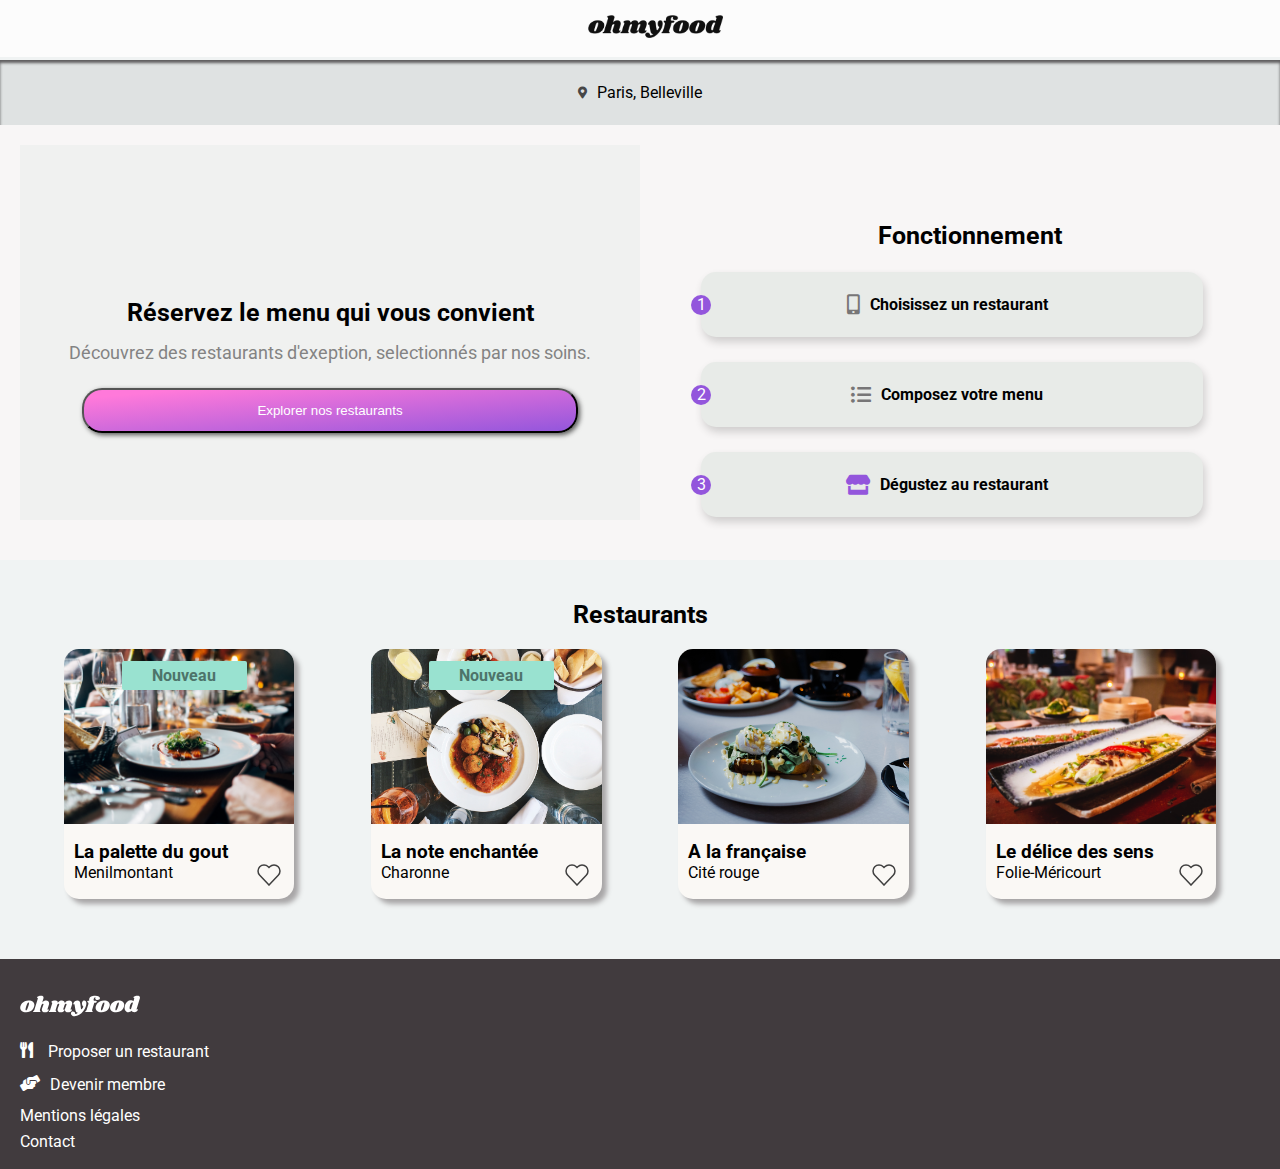
==== index.html @ 5416ea02 "add sass files + add sections to html + animation and shadow on reservation button" ====
<!DOCTYPE html>
<html lang="en">
<head>
    <meta charset="UTF-8">
    <meta http-equiv="X-UA-Compatible" content="IE=edge">
    <meta name="viewport" content="width=device-width, initial-scale=1.0">
    <link rel="stylesheet" href="https://use.fontawesome.com/releases/v5.15.3/css/all.css">
    
    <link href="https://fonts.googleapis.com/css2?family=Roboto:wght@300&display=swap" rel="stylesheet">

    <link href="https://fonts.googleapis.com/css2?family=Roboto:wght@300&family=Shrikhand&display=swap" rel="stylesheet">

    <link rel="stylesheet" href="css/accueil.css">

    <title>Accueil restaurants</title>
</head>

<body>

    
    <div class="loader">
        <i class="fas fa-utensils"></i>     
    </div>

    <div class="container">
        <header>
            <div class="logo">
                <img src="img/ohmyfood.png" alt="logo du retaurant oh my food">
            </div>
        </header>


        <section class="localisation" >
            <i class="fas fa-map-marker-alt"></i> 
            <p>Paris, Belleville</p>          
        </section>



        <div class="responsive">

            <section class="reservation" >
                <h1>Réservez le menu qui vous convient</h1>
                <p>Découvrez des restaurants d'exeption, selectionnés par nos soins.
                </p>
                <button type="btn" class="button"> 
                    <a href="menu1.html">Explorer nos restaurants</a>
                </button>
            </section>


                    <div class="fonctionnement" >
                        <h1>Fonctionnement</h1>
                            <div class="selection">
                                <div class="number">
                                    <p>1</p>
                                </div>
                                
                                <div class="fonctionnement-button">
                                    <div class="fonctionnement-icon">
                                        <i class="fas fa-mobile-alt"></i>
                                    </div> 
                                        <p>Choisissez un restaurant</p>                             
                                </div>
                                
                            </div>

                            <div class="selection">
                                <div class="number">
                                    <p>2</p>
                                </div>
                                <div class="fonctionnement-button">
                                    <div class="fonctionnement-icon">
                                        <i class="fas fa-list-ul"></i>
                                    </div> 
                                        <p>Composez votre menu</p>                             
                                </div>

                            </div>
                            <div class="selection">
                                <div class="number">
                                    <p>3</p>
                                </div>
                                <div class="fonctionnement-button">
                                    <div class="fonctionnement-icon">
                                        <i class="fas fa-store violet"></i>
                                    </div> 
                                        <p>Dégustez au restaurant</p>                             
                                </div>
                            </div>
                    </div>




        </div>
        

        <div class="all-restaurants" >
            <h1>Restaurants</h1>

            <div class="all-restaurantsB">

                    <div class="restaurant-card one" >
                        <a href="menu1.html">
                            <img src="img/jay-wennington-N_Y88TWmGwA-unsplash.jpg" alt="photo resto1">
                            
                            <div class="nouveau">Nouveau
                            </div>
                            <div class="restaurant-infos" >
                                <div>
                                    <h3>La palette du gout</h3>
                                    <p>Menilmontant
                                    </p>  
                                </div>
                                <div class="icon heart1" >

                            
                                    <svg xmlns="http://www.w3.org/2000/svg" height="24" width="24" version="1.1"  >
                                        <g transform="translate(0 -1028.4)">
                                        <path d="m7 1031.4c-1.5355 0-3.0784 0.5-4.25 1.7-2.3431 2.4-2.2788 6.1 0 8.5l9.25 9.8 9.25-9.8c2.279-2.4 2.343-6.1 0-8.5-2.343-2.3-6.157-2.3-8.5 0l-0.75 0.8-0.75-0.8c-1.172-1.2-2.7145-1.7-4.25-1.7z" fill="#e74c3c"/>
                                        </g>
                                    </svg>
                            </div>
                            </div>
                        </a>
                    </div>

                    <div class="restaurant-card two" >
                        <a href="menu2.html">
                            <!--<img src="img/stil-u2Lp8tXIcjw-unsplash.jpg" alt="">
                            -->
                            <div class="pic">
                                
                            </div>
                                <div class="nouveau"> Nouveau
                                </div>
                            <div class="restaurant-infos" >
                                <div>
                                    <h3>La note enchantée</h3>
                                    <p>Charonne</p>
                                </div>
                                <div class="icon heart2" >

                            
                                    <svg  xmlns="http://www.w3.org/2000/svg" height="24" width="24" version="1.1" >
                                        <g transform="translate(0 -1028.4)">
                                        <path d="m7 1031.4c-1.5355 0-3.0784 0.5-4.25 1.7-2.3431 2.4-2.2788 6.1 0 8.5l9.25 9.8 9.25-9.8c2.279-2.4 2.343-6.1 0-8.5-2.343-2.3-6.157-2.3-8.5 0l-0.75 0.8-0.75-0.8c-1.172-1.2-2.7145-1.7-4.25-1.7z" fill="#e74c3c"/>
                                        </g>
                                    </svg>
                            </div>
                            </div>
                        </a>
                    </div>

                    <div class="restaurant-card three" >
                        <a href="menu3.html">
                            <!--<img src="img/toa-heftiba-DQKerTsQwi0-unsplash.jpg" alt="">
                            -->
                            <div class="pic ">
                                
                            </div>
                            <div class="restaurant-infos" >
                                <div>
                                    <h3>A la française</h3>
                                    <p>Cité rouge</p> 
                                </div>
                                <div class="icon heart3" >

                            
                                    <svg xmlns="http://www.w3.org/2000/svg" height="24" width="24" version="1.1" >
                                        <g transform="translate(0 -1028.4)">
                                        <path d="m7 1031.4c-1.5355 0-3.0784 0.5-4.25 1.7-2.3431 2.4-2.2788 6.1 0 8.5l9.25 9.8 9.25-9.8c2.279-2.4 2.343-6.1 0-8.5-2.343-2.3-6.157-2.3-8.5 0l-0.75 0.8-0.75-0.8c-1.172-1.2-2.7145-1.7-4.25-1.7z" fill="#e74c3c"/>
                                        </g>
                                    </svg>
                            </div>
                            </div>
                        </a>
                    </div>

                    <div class="restaurant-card four" >
                        <a href="menu4.html">
                            <!--<img src="img/louis-hansel-shotsoflouis-qNBGVyOCY8Q-unsplash.jpg" alt="">
                            -->
                            <div class="pic ">
                                
                            </div>
                            <div class="restaurant-infos" >
                                <div>
                                    <h3>Le délice des sens</h3>
                                    <p>Folie-Méricourt</p>
                                </div>
                                <div class="icon heart4" >

                            
                                    <svg xmlns="http://www.w3.org/2000/svg" height="24" width="24" version="1.1" >
                                        <g transform="translate(0 -1028.4)">
                                        <path d="m7 1031.4c-1.5355 0-3.0784 0.5-4.25 1.7-2.3431 2.4-2.2788 6.1 0 8.5l9.25 9.8 9.25-9.8c2.279-2.4 2.343-6.1 0-8.5-2.343-2.3-6.157-2.3-8.5 0l-0.75 0.8-0.75-0.8c-1.172-1.2-2.7145-1.7-4.25-1.7z" fill="#e74c3c"/>
                                        </g>
                                    </svg>
                            </div>
                            </div>
                        </a>
                    </div>

            </div>
            

        </div>


        <footer>
            <div class="foot" >
               
                <svg width="120" height="34" viewBox="0 0 196 34" fill="none" xmlns="http://www.w3.org/2000/svg">
                    <path d="M13.932 7.956C17.196 7.956 19.596 8.61599 21.132 9.936C22.692 11.256 23.472 12.984 23.472 15.12C23.472 15.84 23.376 16.644 23.184 17.532C22.728 19.5 21.876 21.228 20.628 22.716C19.38 24.18 17.844 25.32 16.02 26.136C14.22 26.928 12.264 27.324 10.152 27.324C6.81599 27.324 4.34399 26.664 2.73599 25.344C1.15199 24 0.359985 22.224 0.359985 20.016C0.359985 19.272 0.455985 18.444 0.647985 17.532C1.10399 15.66 1.96799 14.004 3.23999 12.564C4.53599 11.1 6.10799 9.972 7.95599 9.18C9.82799 8.364 11.82 7.956 13.932 7.956ZM13.824 11.16C13.32 11.16 12.78 11.616 12.204 12.528C11.652 13.416 10.992 15.108 10.224 17.604C9.45599 20.1 9.07199 21.852 9.07199 22.86C9.07199 23.388 9.15599 23.748 9.32399 23.94C9.49199 24.108 9.71999 24.192 10.008 24.192C10.512 24.24 11.028 23.808 11.556 22.896C12.108 21.984 12.792 20.208 13.608 17.568C14.352 15.24 14.724 13.548 14.724 12.492C14.724 11.988 14.64 11.64 14.472 11.448C14.328 11.256 14.112 11.16 13.824 11.16Z" fill="#101010"/>
                    <path d="M44.9899 22.032C44.9419 22.128 44.9179 22.272 44.9179 22.464C44.9179 22.632 44.9539 22.764 45.0259 22.86C45.1219 22.956 45.2419 23.004 45.3859 23.004C45.6739 23.004 45.9139 22.884 46.1059 22.644C46.3219 22.38 46.4659 22.248 46.5379 22.248C46.6579 22.248 46.7539 22.332 46.8259 22.5C46.8979 22.644 46.9339 22.824 46.9339 23.04C46.9579 23.736 46.7299 24.42 46.2499 25.092C45.7699 25.74 45.0619 26.28 44.1259 26.712C43.2139 27.12 42.1099 27.324 40.8139 27.324C39.2299 27.324 37.9699 26.964 37.0339 26.244C36.0979 25.5 35.6179 24.516 35.5939 23.292C35.5939 22.404 35.8099 21.408 36.2419 20.304L38.2219 15.12C38.3419 14.808 38.4019 14.556 38.4019 14.364C38.4019 14.052 38.2939 13.812 38.0779 13.644C37.8859 13.452 37.6459 13.356 37.3579 13.356C36.9019 13.356 36.4339 13.572 35.9539 14.004C35.4979 14.412 35.1259 15.084 34.8379 16.02V15.948L32.5699 23.256C32.4979 23.544 32.4619 23.796 32.4619 24.012C32.4619 24.324 32.5219 24.576 32.6419 24.768C32.7619 24.936 32.9299 25.104 33.1459 25.272C33.3139 25.44 33.4339 25.584 33.5059 25.704C33.5779 25.8 33.5899 25.932 33.5419 26.1C33.4219 26.412 33.1819 26.64 32.8219 26.784C32.4619 26.928 31.9099 27 31.1659 27H22.9579C22.3339 27 21.8779 26.904 21.5899 26.712C21.3019 26.496 21.2059 26.22 21.3019 25.884C21.3979 25.596 21.6499 25.344 22.0579 25.128C22.4179 24.936 22.7179 24.708 22.9579 24.444C23.1979 24.18 23.4019 23.76 23.5699 23.184L29.0419 5.22C29.1139 5.004 29.1499 4.824 29.1499 4.68C29.1499 4.416 29.0779 4.2 28.9339 4.032C28.8139 3.864 28.6459 3.696 28.4299 3.528C28.1899 3.336 28.0099 3.168 27.8899 3.024C27.7939 2.88 27.7819 2.688 27.8539 2.448C27.9979 1.896 28.7539 1.416 30.1219 1.00799C31.4899 0.599996 32.9179 0.395996 34.4059 0.395996C35.7979 0.395996 36.8179 0.659996 37.4659 1.188C38.1379 1.716 38.4739 2.436 38.4739 3.348C38.4739 3.876 38.3899 4.392 38.2219 4.896L36.2779 11.232C37.2139 10.008 38.1979 9.156 39.2299 8.676C40.2859 8.196 41.4259 7.956 42.6499 7.956C44.1139 7.956 45.2899 8.4 46.1779 9.288C47.0899 10.176 47.5459 11.328 47.5459 12.744C47.5459 13.488 47.4259 14.22 47.1859 14.94L44.9899 22.032Z" fill="#101010"/>
                    <path d="M82.7165 22.032C82.6685 22.128 82.6445 22.272 82.6445 22.464C82.6445 22.632 82.6805 22.764 82.7525 22.86C82.8485 22.956 82.9685 23.004 83.1125 23.004C83.4005 23.004 83.6405 22.884 83.8325 22.644C84.0485 22.38 84.1925 22.248 84.2645 22.248C84.3845 22.248 84.4805 22.332 84.5525 22.5C84.6245 22.644 84.6605 22.824 84.6605 23.04C84.6845 23.736 84.4565 24.42 83.9765 25.092C83.4965 25.74 82.7885 26.28 81.8525 26.712C80.9405 27.12 79.8365 27.324 78.5405 27.324C76.9565 27.324 75.6965 26.964 74.7605 26.244C73.8245 25.5 73.3445 24.516 73.3205 23.292C73.3205 22.404 73.5365 21.408 73.9685 20.304L75.9485 15.12C76.0685 14.808 76.1285 14.556 76.1285 14.364C76.1285 14.052 76.0205 13.812 75.8045 13.644C75.6125 13.452 75.3725 13.356 75.0845 13.356C74.6765 13.356 74.2565 13.536 73.8245 13.896C73.3925 14.256 73.0085 14.82 72.6725 15.588L70.6925 22.032C70.6445 22.128 70.6205 22.272 70.6205 22.464C70.6205 22.632 70.6565 22.764 70.7285 22.86C70.8245 22.956 70.9445 23.004 71.0885 23.004C71.3765 23.004 71.6165 22.884 71.8085 22.644C72.0245 22.38 72.1685 22.248 72.2405 22.248C72.3605 22.248 72.4565 22.332 72.5285 22.5C72.6005 22.644 72.6365 22.824 72.6365 23.04C72.6605 23.736 72.4325 24.42 71.9525 25.092C71.4725 25.74 70.7645 26.28 69.8285 26.712C68.9165 27.12 67.8125 27.324 66.5165 27.324C64.9325 27.324 63.6725 26.964 62.7365 26.244C61.8005 25.5 61.3205 24.516 61.2965 23.292C61.2965 22.404 61.5125 21.408 61.9445 20.304L63.9245 15.12C64.0445 14.808 64.1045 14.556 64.1045 14.364C64.1045 14.052 63.9965 13.812 63.7805 13.644C63.5885 13.452 63.3485 13.356 63.0605 13.356C62.6525 13.356 62.2325 13.536 61.8005 13.896C61.3685 14.232 61.0085 14.784 60.7205 15.552L58.3445 23.256C58.2485 23.52 58.2005 23.772 58.2005 24.012C58.2005 24.3 58.2605 24.54 58.3805 24.732C58.5005 24.9 58.6685 25.08 58.8845 25.272C59.0525 25.416 59.1725 25.548 59.2445 25.668C59.3165 25.788 59.3285 25.932 59.2805 26.1C59.1845 26.412 58.9565 26.64 58.5965 26.784C58.2365 26.928 57.6725 27 56.9045 27H48.6965C48.0725 27 47.6285 26.904 47.3645 26.712C47.0765 26.496 46.9685 26.22 47.0405 25.884C47.1365 25.596 47.3885 25.344 47.7965 25.128C48.1565 24.936 48.4565 24.708 48.6965 24.444C48.9365 24.18 49.1405 23.76 49.3085 23.184L52.5125 12.78C52.5605 12.66 52.5845 12.492 52.5845 12.276C52.5845 12.012 52.5245 11.808 52.4045 11.664C52.3085 11.52 52.1405 11.34 51.9005 11.124C51.6605 10.932 51.4925 10.764 51.3965 10.62C51.3005 10.476 51.2885 10.284 51.3605 10.044C51.5045 9.492 52.2605 9.012 53.6285 8.604C54.9965 8.172 56.4245 7.956 57.9125 7.956C59.0885 7.956 60.0125 8.28 60.6845 8.928C61.3805 9.576 61.7165 10.464 61.6925 11.592C62.6765 10.224 63.7085 9.276 64.7885 8.748C65.8925 8.22 67.0805 7.956 68.3525 7.956C69.7445 7.956 70.8725 8.364 71.7365 9.18C72.6245 9.972 73.1165 11.016 73.2125 12.312C74.2445 10.68 75.3485 9.552 76.5245 8.928C77.7005 8.28 78.9845 7.956 80.3765 7.956C81.8405 7.956 83.0165 8.4 83.9045 9.288C84.8165 10.176 85.2725 11.328 85.2725 12.744C85.2725 13.488 85.1525 14.22 84.9125 14.94L82.7165 22.032Z" fill="#101010"/>
                    <path d="M104.932 7.956C105.988 7.956 106.828 8.388 107.452 9.252C108.1 10.092 108.424 11.244 108.424 12.708C108.424 13.98 108.196 15.348 107.74 16.812C106.852 19.764 105.424 22.548 103.456 25.164C101.512 27.78 99.2675 29.88 96.7235 31.464C94.2035 33.048 91.6836 33.84 89.1636 33.84C87.9156 33.84 86.8355 33.624 85.9235 33.192C85.0355 32.76 84.3635 32.184 83.9075 31.464C83.4275 30.744 83.1875 29.976 83.1875 29.16C83.1875 28.8 83.2475 28.404 83.3675 27.972C83.5835 27.3 83.9435 26.784 84.4475 26.424C84.9515 26.064 85.5516 25.884 86.2476 25.884C87.3516 25.884 88.2515 26.256 88.9475 27C89.6675 27.768 90.1236 28.812 90.3156 30.132C91.8516 30.06 93.2675 29.4 94.5635 28.152C93.3395 27.936 92.4275 27.528 91.8275 26.928C91.2515 26.304 90.8555 25.344 90.6395 24.048L89.1995 15.228C89.1275 14.772 89.0195 14.46 88.8755 14.292C88.7555 14.1 88.5876 14.004 88.3716 14.004C88.2036 14.004 87.9995 14.088 87.7595 14.256C87.5435 14.424 87.3875 14.508 87.2915 14.508C87.0995 14.508 87.0035 14.304 87.0035 13.896C87.0035 13.56 87.0635 13.2 87.1835 12.816C87.6155 11.448 88.4196 10.296 89.5956 9.36C90.7716 8.4 92.1395 7.92 93.6995 7.92C95.2355 7.92 96.3635 8.376 97.0835 9.288C97.8275 10.2 98.3076 11.604 98.5236 13.5L99.6035 21.42C99.6755 22.02 99.8915 22.32 100.252 22.32C100.684 22.32 101.188 21.936 101.764 21.168C102.34 20.376 102.904 19.26 103.456 17.82C102.736 17.172 102.184 16.428 101.8 15.588C101.416 14.748 101.224 13.848 101.224 12.888C101.224 12.144 101.32 11.472 101.512 10.872C101.8 9.912 102.244 9.192 102.844 8.712C103.468 8.208 104.164 7.956 104.932 7.956Z" fill="#101010"/>
                    <path d="M122.864 0.395996C125.432 0.395996 127.352 0.791996 128.624 1.584C129.92 2.352 130.568 3.3 130.568 4.428C130.568 5.34 130.184 6.048 129.416 6.552C128.672 7.032 127.688 7.272 126.464 7.272C125.336 7.272 124.46 6.996 123.836 6.444C123.212 5.892 122.9 5.208 122.9 4.392C122.9 3.888 123.056 3.36 123.368 2.808C122.648 2.808 122.048 2.988 121.568 3.348C121.088 3.684 120.716 4.272 120.452 5.112C120.308 5.64 120.236 6.132 120.236 6.588C120.236 7.164 120.332 7.62 120.524 7.956C120.74 8.268 121.04 8.424 121.424 8.424H123.548C124.796 8.424 125.42 8.808 125.42 9.576C125.42 9.672 125.396 9.816 125.348 10.008C125.204 10.536 124.904 10.932 124.448 11.196C124.016 11.46 123.356 11.592 122.468 11.592H121.388L117.824 23.256C117.752 23.544 117.716 23.796 117.716 24.012C117.716 24.324 117.776 24.576 117.896 24.768C118.016 24.936 118.184 25.104 118.4 25.272C118.568 25.44 118.688 25.584 118.76 25.704C118.832 25.8 118.844 25.932 118.796 26.1C118.676 26.412 118.436 26.64 118.076 26.784C117.716 26.928 117.164 27 116.42 27H108.212C107.588 27 107.132 26.904 106.844 26.712C106.556 26.496 106.46 26.22 106.556 25.884C106.652 25.596 106.904 25.344 107.312 25.128C107.672 24.936 107.972 24.708 108.212 24.444C108.452 24.18 108.656 23.76 108.824 23.184L111.632 13.968C111.752 13.608 111.812 13.236 111.812 12.852C111.812 12.372 111.704 12 111.488 11.736C111.296 11.448 110.996 11.136 110.588 10.8C110.324 10.584 110.12 10.404 109.976 10.26C109.856 10.092 109.796 9.9 109.796 9.684C109.772 9.228 109.928 8.904 110.264 8.712C110.624 8.52 111.296 8.424 112.28 8.424H113.18C113.012 7.824 112.928 7.224 112.928 6.624C112.928 6.024 113.036 5.4 113.252 4.752C113.708 3.528 114.68 2.496 116.168 1.65599C117.68 0.815996 119.912 0.395996 122.864 0.395996Z" fill="#101010"/>
                    <path d="M137.084 7.956C140.348 7.956 142.748 8.61599 144.284 9.936C145.844 11.256 146.624 12.984 146.624 15.12C146.624 15.84 146.528 16.644 146.336 17.532C145.88 19.5 145.028 21.228 143.78 22.716C142.532 24.18 140.996 25.32 139.172 26.136C137.372 26.928 135.416 27.324 133.304 27.324C129.968 27.324 127.496 26.664 125.888 25.344C124.304 24 123.512 22.224 123.512 20.016C123.512 19.272 123.608 18.444 123.8 17.532C124.256 15.66 125.12 14.004 126.392 12.564C127.688 11.1 129.26 9.972 131.108 9.18C132.98 8.364 134.972 7.956 137.084 7.956ZM136.976 11.16C136.472 11.16 135.932 11.616 135.356 12.528C134.804 13.416 134.144 15.108 133.376 17.604C132.608 20.1 132.224 21.852 132.224 22.86C132.224 23.388 132.308 23.748 132.476 23.94C132.644 24.108 132.872 24.192 133.16 24.192C133.664 24.24 134.18 23.808 134.708 22.896C135.26 21.984 135.944 20.208 136.76 17.568C137.504 15.24 137.876 13.548 137.876 12.492C137.876 11.988 137.792 11.64 137.624 11.448C137.48 11.256 137.264 11.16 136.976 11.16Z" fill="#101010"/>
                    <path d="M160.709 7.956C163.973 7.956 166.373 8.61599 167.909 9.936C169.469 11.256 170.249 12.984 170.249 15.12C170.249 15.84 170.153 16.644 169.961 17.532C169.505 19.5 168.653 21.228 167.405 22.716C166.157 24.18 164.621 25.32 162.797 26.136C160.997 26.928 159.041 27.324 156.929 27.324C153.593 27.324 151.121 26.664 149.513 25.344C147.929 24 147.137 22.224 147.137 20.016C147.137 19.272 147.233 18.444 147.425 17.532C147.881 15.66 148.745 14.004 150.017 12.564C151.313 11.1 152.885 9.972 154.733 9.18C156.605 8.364 158.597 7.956 160.709 7.956ZM160.601 11.16C160.097 11.16 159.557 11.616 158.981 12.528C158.429 13.416 157.769 15.108 157.001 17.604C156.233 20.1 155.849 21.852 155.849 22.86C155.849 23.388 155.933 23.748 156.101 23.94C156.269 24.108 156.497 24.192 156.785 24.192C157.289 24.24 157.805 23.808 158.333 22.896C158.885 21.984 159.569 20.208 160.385 17.568C161.129 15.24 161.501 13.548 161.501 12.492C161.501 11.988 161.417 11.64 161.249 11.448C161.105 11.256 160.889 11.16 160.601 11.16Z" fill="#101010"/>
                    <path d="M190.526 21.816C190.478 22.008 190.454 22.14 190.454 22.212C190.454 22.38 190.502 22.512 190.598 22.608C190.694 22.704 190.814 22.752 190.958 22.752C191.246 22.752 191.486 22.632 191.678 22.392C191.894 22.128 192.038 21.996 192.11 21.996C192.23 21.996 192.326 22.08 192.398 22.248C192.47 22.416 192.506 22.608 192.506 22.824C192.53 23.472 192.278 24.132 191.75 24.804C191.246 25.476 190.562 26.028 189.698 26.46C188.834 26.892 187.898 27.108 186.89 27.108C185.69 27.108 184.646 26.88 183.758 26.424C182.87 25.968 182.258 25.368 181.922 24.624C181.274 25.464 180.53 26.088 179.69 26.496C178.85 26.904 177.962 27.108 177.026 27.108C175.922 27.108 174.89 26.832 173.93 26.28C172.994 25.728 172.238 24.948 171.662 23.94C171.11 22.908 170.834 21.744 170.834 20.448C170.834 18.264 171.242 16.212 172.058 14.292C172.898 12.348 174.062 10.788 175.55 9.612C177.038 8.412 178.73 7.812 180.626 7.812C181.658 7.812 182.534 7.932 183.254 8.172C183.998 8.412 184.67 8.772 185.27 9.252L186.494 5.22C186.566 5.004 186.602 4.824 186.602 4.68C186.602 4.416 186.53 4.2 186.386 4.032C186.266 3.864 186.098 3.696 185.882 3.528C185.642 3.336 185.462 3.168 185.342 3.024C185.246 2.88 185.234 2.688 185.306 2.448C185.45 1.896 186.206 1.416 187.574 1.00799C188.942 0.599996 190.37 0.395996 191.858 0.395996C193.25 0.395996 194.27 0.659996 194.918 1.188C195.59 1.716 195.926 2.436 195.926 3.348C195.926 3.876 195.842 4.392 195.674 4.896L190.526 21.816ZM184.514 11.7C184.13 11.364 183.71 11.196 183.254 11.196C182.558 11.196 181.874 11.712 181.202 12.744C180.53 13.776 179.99 15.024 179.582 16.488C179.174 17.952 178.982 19.272 179.006 20.448C179.006 21.768 179.438 22.428 180.302 22.428C180.614 22.428 180.878 22.308 181.094 22.068C181.31 21.804 181.514 21.384 181.706 20.808L184.514 11.7Z" fill="#101010"/>
                    </svg>
                
                <div class="proposer" >
                    <i class="fas fa-utensils"></i> <p>Proposer un restaurant</p>
                </div>
                <div class="devenir" >
                    <i class="fas fa-hands-helping"></i> <p>Devenir membre</p>
                </div>
                <p>Mentions légales</p>
                <a href="mailto:monemail@gmail.com">Contact</a> 
            </div>
        </footer>

    </div>
    
</body>
</html>
---- css/accueil.css ----
* {
  margin: 0px;
  padding: 0px;
}

body {
  max-width: 100vw;
  height: 100vh;
  overflow: auto;
  overflow-x: hidden;
  -webkit-animation: scrolling 7s;
          animation: scrolling 7s;
  font-family: 'Roboto', sans-serif;
}

@-webkit-keyframes scrolling {
  from {
    overflow: hidden;
  }
  to {
    overflow: auto;
    overflow-x: hidden;
  }
}

@keyframes scrolling {
  from {
    overflow: hidden;
  }
  to {
    overflow: auto;
    overflow-x: hidden;
  }
}

.loader {
  background-color: #99E2D0;
  position: absolute;
  width: 100%;
  height: 100%;
  -webkit-box-pack: center;
      -ms-flex-pack: center;
          justify-content: center;
  -webkit-box-align: center;
      -ms-flex-align: center;
          align-items: center;
  display: -webkit-box;
  display: -ms-flexbox;
  display: flex;
  z-index: -1000;
  -webkit-animation: disapear 4.7s ease-in;
          animation: disapear 4.7s ease-in;
}

@-webkit-keyframes disapear {
  from {
    display: -webkit-box;
    display: flex;
    z-index: 2;
  }
  to {
    display: none;
    z-index: -1;
  }
}

@keyframes disapear {
  from {
    display: -webkit-box;
    display: -ms-flexbox;
    display: flex;
    z-index: 2;
  }
  to {
    display: none;
    z-index: -1;
  }
}

.loader i {
  /*background-color: darkgray;*/
  color: darkgoldenrod;
  border: 1px solid #9356DC;
  height: 59px;
  width: 50px;
  display: -webkit-box;
  display: -ms-flexbox;
  display: flex;
  -webkit-box-pack: center;
      -ms-flex-pack: center;
          justify-content: center;
  -webkit-box-align: center;
      -ms-flex-align: center;
          align-items: center;
  font-size: 25px;
  margin: 0 auto;
  -webkit-animation: spin 1.8s ease-in 0s infinite;
          animation: spin 1.8s ease-in 0s infinite;
}

@-webkit-keyframes spin {
  0% {
    -webkit-transform: rotateY(0deg);
            transform: rotateY(0deg);
  }
  50% {
    -webkit-transform: rotateY(180deg);
            transform: rotateY(180deg);
  }
  100% {
    -webkit-transform: rotateY(0deg);
            transform: rotateY(0deg);
  }
}

@keyframes spin {
  0% {
    -webkit-transform: rotateY(0deg);
            transform: rotateY(0deg);
  }
  50% {
    -webkit-transform: rotateY(180deg);
            transform: rotateY(180deg);
  }
  100% {
    -webkit-transform: rotateY(0deg);
            transform: rotateY(0deg);
  }
}

.container {
  background-color: #f0f3f3;
  position: absolute;
  width: 100%;
  height: auto;
  padding-top: 35px;
  -webkit-box-orient: vertical;
  -webkit-box-direction: normal;
      -ms-flex-direction: column;
          flex-direction: column;
  display: -webkit-box;
  display: -ms-flexbox;
  display: flex;
  z-index: 1;
  -webkit-animation: appears;
          animation: appears;
}

@-webkit-keyframes appears {
  from {
    display: none;
  }
  to {
    display: -webkit-box;
    display: flex;
  }
}

@keyframes appears {
  from {
    display: none;
  }
  to {
    display: -webkit-box;
    display: -ms-flexbox;
    display: flex;
  }
}

header {
  background-color: #fcfcfc;
  width: 100%;
  height: auto;
  padding: 15px;
  text-align: center;
  position: fixed;
  top: 0px;
  left: 0px;
  z-index: 2;
  display: -webkit-box;
  display: -ms-flexbox;
  display: flex;
  -webkit-box-pack: center;
      -ms-flex-pack: center;
          justify-content: center;
  -webkit-box-align: center;
      -ms-flex-align: center;
          align-items: center;
}

header .logo img {
  width: 135px;
  margin: 0 auto;
  font-family: 'Shrikhand', cursive;
}

.localisation {
  background-color: #dfe2e2;
  -webkit-box-shadow: inset 0px 3px 3px #5f5e5f;
          box-shadow: inset 0px 3px 3px #5f5e5f;
  height: 38px;
  display: -webkit-box;
  display: -ms-flexbox;
  display: flex;
  -webkit-box-pack: center;
      -ms-flex-pack: center;
          justify-content: center;
  -webkit-box-align: center;
      -ms-flex-align: center;
          align-items: center;
  margin-top: 25px;
  padding: 5px;
}

.localisation i {
  padding-right: 10px;
  font-size: 12px;
  color: #474747;
}

.reservation {
  background-color: #f0f1f0;
  text-align: center;
  display: -webkit-box;
  display: -ms-flexbox;
  display: flex;
  -ms-flex-wrap: wrap;
      flex-wrap: wrap;
  -webkit-box-pack: center;
      -ms-flex-pack: center;
          justify-content: center;
  -webkit-box-orient: vertical;
  -webkit-box-direction: normal;
      -ms-flex-direction: column;
          flex-direction: column;
  height: 295px;
  padding-bottom: 10px;
}

.reservation h1 {
  width: 75%;
  margin: 5px auto;
  font-size: 25px;
  font-family: 'Roboto', sans-serif;
}

.reservation p {
  width: 85%;
  padding-top: 10px;
  color: #838383;
  margin: 0 auto;
  font-size: 18px;
}

.reservation .button {
  width: 53%;
  height: 45px;
  margin: 25px auto 0px;
  border-radius: 20px;
  -webkit-box-shadow: 2px 2px 5px #575757;
          box-shadow: 2px 2px 5px #575757;
  background: linear-gradient(175deg, #FF79DA 10%, #9356DC 100%);
  display: -webkit-box;
  display: -ms-flexbox;
  display: flex;
  -webkit-box-pack: center;
      -ms-flex-pack: center;
          justify-content: center;
  -webkit-box-align: center;
      -ms-flex-align: center;
          align-items: center;
  cursor: pointer;
}

.reservation a {
  text-decoration: none;
  color: white;
}

.reservation .button:hover {
  background: linear-gradient(175deg, #fc84da 10%, #af6dff 100%);
  -webkit-box-shadow: 5px 8px 10px #413b3e;
          box-shadow: 5px 8px 10px #413b3e;
}

.fonctionnement {
  background-color: #f8f6f6;
  padding: 40px 0px 10px;
  width: 100%;
  height: 350px;
  margin: 0 auto;
}

.fonctionnement h1 {
  font-size: 25px;
  margin-left: 30px;
  padding-bottom: 10px;
}

.fonctionnement .selection {
  margin: 0 auto;
  height: 90px;
  width: 90%;
  display: -webkit-box;
  display: -ms-flexbox;
  display: flex;
  -webkit-box-align: center;
      -ms-flex-align: center;
          align-items: center;
}

.fonctionnement .selection .number {
  background-color: #9356DC;
  width: 20px;
  height: 20px;
  display: -webkit-box;
  display: -ms-flexbox;
  display: flex;
  -webkit-box-pack: center;
      -ms-flex-pack: center;
          justify-content: center;
  -webkit-box-align: center;
      -ms-flex-align: center;
          align-items: center;
  border-radius: 15px;
  z-index: 1;
}

.fonctionnement .selection .number p {
  color: white;
}

.fonctionnement-button {
  background-color: #e8ebe8;
  width: 100%;
  display: -webkit-box;
  display: -ms-flexbox;
  display: flex;
  height: 65px;
  -webkit-box-pack: center;
      -ms-flex-pack: center;
          justify-content: center;
  -webkit-box-align: center;
      -ms-flex-align: center;
          align-items: center;
  border-radius: 15px;
  -webkit-transform: translateX(-10px);
          transform: translateX(-10px);
  -webkit-box-shadow: 2px 5px 8px #cfcdcd;
          box-shadow: 2px 5px 8px #cfcdcd;
  cursor: pointer;
}

.fonctionnement-button p {
  font-weight: bold;
}

.fonctionnement-icon {
  /*background-color: rgb(224, 35, 60);*/
  color: #777677;
  font-size: 20px;
  -webkit-transform: translateX(-40px);
          transform: translateX(-40px);
}

.fonctionnement-icon .violet {
  color: #9356DC;
}

.all-restaurants {
  padding-top: 40px;
  height: auto;
  width: 100%;
  padding-bottom: 45px;
}

.all-restaurants h1 {
  margin-left: 20px;
  font-size: 25px;
  margin-bottom: 18px;
  margin-top: 20px;
}

.restaurant-card a {
  background-color: #faf8f5;
  text-decoration: none;
  margin: 0 auto 15px;
  max-width: 90%;
  height: 250px;
  border-radius: 15px;
  position: relative;
  display: -webkit-box;
  display: -ms-flexbox;
  display: flex;
  -webkit-box-orient: vertical;
  -webkit-box-direction: normal;
      -ms-flex-direction: column;
          flex-direction: column;
  -webkit-box-shadow: 5px 5px 5px #a8a6a7;
          box-shadow: 5px 5px 5px #a8a6a7;
  cursor: pointer;
}

.two .pic {
  background-image: url(../img/stil-u2Lp8tXIcjw-unsplash.jpg);
  height: 75%;
  width: 100%;
  background-repeat: no-repeat;
  background-position: center;
  background-size: cover;
  border-radius: 15px 15px 0px 0px;
}

.three .pic {
  background-image: url(../img/toa-heftiba-DQKerTsQwi0-unsplash.jpg);
  height: 75%;
  width: 100%;
  background-repeat: no-repeat;
  background-position: center center;
  background-size: cover;
  border-radius: 15px 15px 0px 0px;
}

.four .pic {
  background-image: url(../img/louis-hansel-shotsoflouis-qNBGVyOCY8Q-unsplash.jpg);
  height: 75%;
  width: 100%;
  background-repeat: no-repeat;
  background-position: center center;
  background-size: cover;
  border-radius: 15px 15px 0px 0px;
}

.nouveau {
  background-color: #99E2D0;
  position: absolute;
  top: 0px;
  left: 75%;
  padding: 5px;
  margin-top: 12px;
  color: #4d746a;
  font-weight: bold;
  border-radius: 2px;
}

.restaurant-card img {
  -o-object-fit: cover;
     object-fit: cover;
  height: 70%;
  width: 100%;
  border-radius: 15px 15px 0px 0px;
  background-position: center;
}

.restaurant-card i {
  padding-top: 15px;
  padding-right: 15px;
}

.active-card {
  text-decoration: none;
  height: 180px;
}

.active-card img {
  height: 70%;
}

.restaurant-infos {
  display: -webkit-box;
  display: -ms-flexbox;
  display: flex;
  -webkit-box-pack: justify;
      -ms-flex-pack: justify;
          justify-content: space-between;
  -webkit-box-align: center;
      -ms-flex-align: center;
          align-items: center;
}

.restaurant-infos h3 {
  color: black;
  padding-left: 10px;
}

.restaurant-infos p {
  color: black;
  padding-left: 10px;
}

.icon {
  width: 50px;
  height: 50px;
  margin-top: 25px;
}

.icon path {
  fill: transparent;
  stroke-width: 1.5;
  stroke: #3f3f3f;
}

.icon:hover path {
  -webkit-animation: animate-heartt 0.5s linear forwards;
          animation: animate-heartt 0.5s linear forwards;
}

@-webkit-keyframes animate-heartt {
  0% {
    fill: transparent;
    stroke-width: 2;
  }
  100% {
    fill: red;
    stroke-width: 1;
  }
}

@keyframes animate-heartt {
  0% {
    fill: transparent;
    stroke-width: 2;
  }
  100% {
    fill: red;
    stroke-width: 1;
  }
}

footer {
  background-color: #413b3e;
  width: 100%;
  height: 150px;
  color: white;
  padding: 30px 20px;
}

footer p {
  margin-bottom: 7px;
}

.foot path {
  fill: white;
  font-family: 'Shrikhand', cursive;
}

.proposer {
  display: -webkit-box;
  display: -ms-flexbox;
  display: flex;
  -webkit-box-orient: horizontal;
  -webkit-box-direction: normal;
      -ms-flex-direction: row;
          flex-direction: row;
  margin-top: 15px;
  margin-bottom: 7px;
}

.proposer p {
  margin-left: 15px;
}

.devenir {
  display: -webkit-box;
  display: -ms-flexbox;
  display: flex;
  -webkit-box-orient: horizontal;
  -webkit-box-direction: normal;
      -ms-flex-direction: row;
          flex-direction: row;
  margin-bottom: 7px;
}

.devenir p {
  margin-left: 10px;
  margin-bottom: 5px;
}

footer a {
  text-decoration: none;
  color: white;
}

/*-----------------------------*/
/*-----------------------------*/
/*responsive part*/
@media screen and (min-width: 768px) {
  .localisation {
    height: 55px;
  }
  .responsive {
    display: -webkit-box;
    display: -ms-flexbox;
    display: flex;
    width: 100%;
    -webkit-box-pack: justify;
        -ms-flex-pack: justify;
            justify-content: space-between;
    background-color: #F8F6F6;
  }
  .reservation {
    display: -webkit-box;
    display: -ms-flexbox;
    display: flex;
    -webkit-box-pack: center;
        -ms-flex-pack: center;
            justify-content: center;
    -webkit-box-align: center;
        -ms-flex-align: center;
            align-items: center;
    padding-top: 70px;
    width: 50%;
    border: 20px solid #F8F6F6;
  }
  .reservation .button {
    width: 80%;
  }
  .fonctionnement {
    display: -webkit-box;
    display: -ms-flexbox;
    display: flex;
    -webkit-box-orient: vertical;
    -webkit-box-direction: normal;
        -ms-flex-direction: column;
            flex-direction: column;
    -webkit-box-pack: center;
        -ms-flex-pack: center;
            justify-content: center;
    -webkit-box-align: center;
        -ms-flex-align: center;
            align-items: center;
    width: 50%;
    padding-top: 75px;
  }
  .fonctionnement h1 {
    font-size: 25px;
    margin-left: 0px;
  }
  .fonctionnement-button {
    width: 90%;
  }
  .fonctionnement-icon {
    -webkit-transform: translateX(-10px);
            transform: translateX(-10px);
  }
  .restaurant-card a {
    display: -webkit-box;
    display: -ms-flexbox;
    display: flex;
    -webkit-box-pack: center;
        -ms-flex-pack: center;
            justify-content: center;
    -webkit-box-align: center;
        -ms-flex-align: center;
            align-items: center;
  }
  .nouveau {
    left: 25%;
    width: 50%;
    display: -webkit-box;
    display: -ms-flexbox;
    display: flex;
    -webkit-box-pack: center;
        -ms-flex-pack: center;
            justify-content: center;
    -webkit-box-align: center;
        -ms-flex-align: center;
            align-items: center;
  }
  .all-restaurants {
    display: -webkit-box;
    display: -ms-flexbox;
    display: flex;
    -webkit-box-orient: vertical;
    -webkit-box-direction: normal;
        -ms-flex-direction: column;
            flex-direction: column;
  }
  .all-restaurants h1 {
    margin: 0 auto;
    padding-bottom: 20px;
  }
  .all-restaurantsB {
    display: -webkit-box;
    display: -ms-flexbox;
    display: flex;
    width: 100%;
    -webkit-box-orient: horizontal;
    -webkit-box-direction: normal;
        -ms-flex-direction: row;
            flex-direction: row;
    -webkit-box-pack: space-evenly;
        -ms-flex-pack: space-evenly;
            justify-content: space-evenly;
    -webkit-box-align: center;
        -ms-flex-align: center;
            align-items: center;
  }
  .restaurant-card {
    width: 20%;
  }
  .restaurant-infos {
    width: 100%;
  }
  .restaurant-infos .icon {
    display: -webkit-box;
    display: -ms-flexbox;
    display: flex;
    -webkit-box-pack: center;
        -ms-flex-pack: center;
            justify-content: center;
    -webkit-box-align: center;
        -ms-flex-align: center;
            align-items: center;
  }
}
/*# sourceMappingURL=accueil.css.map */
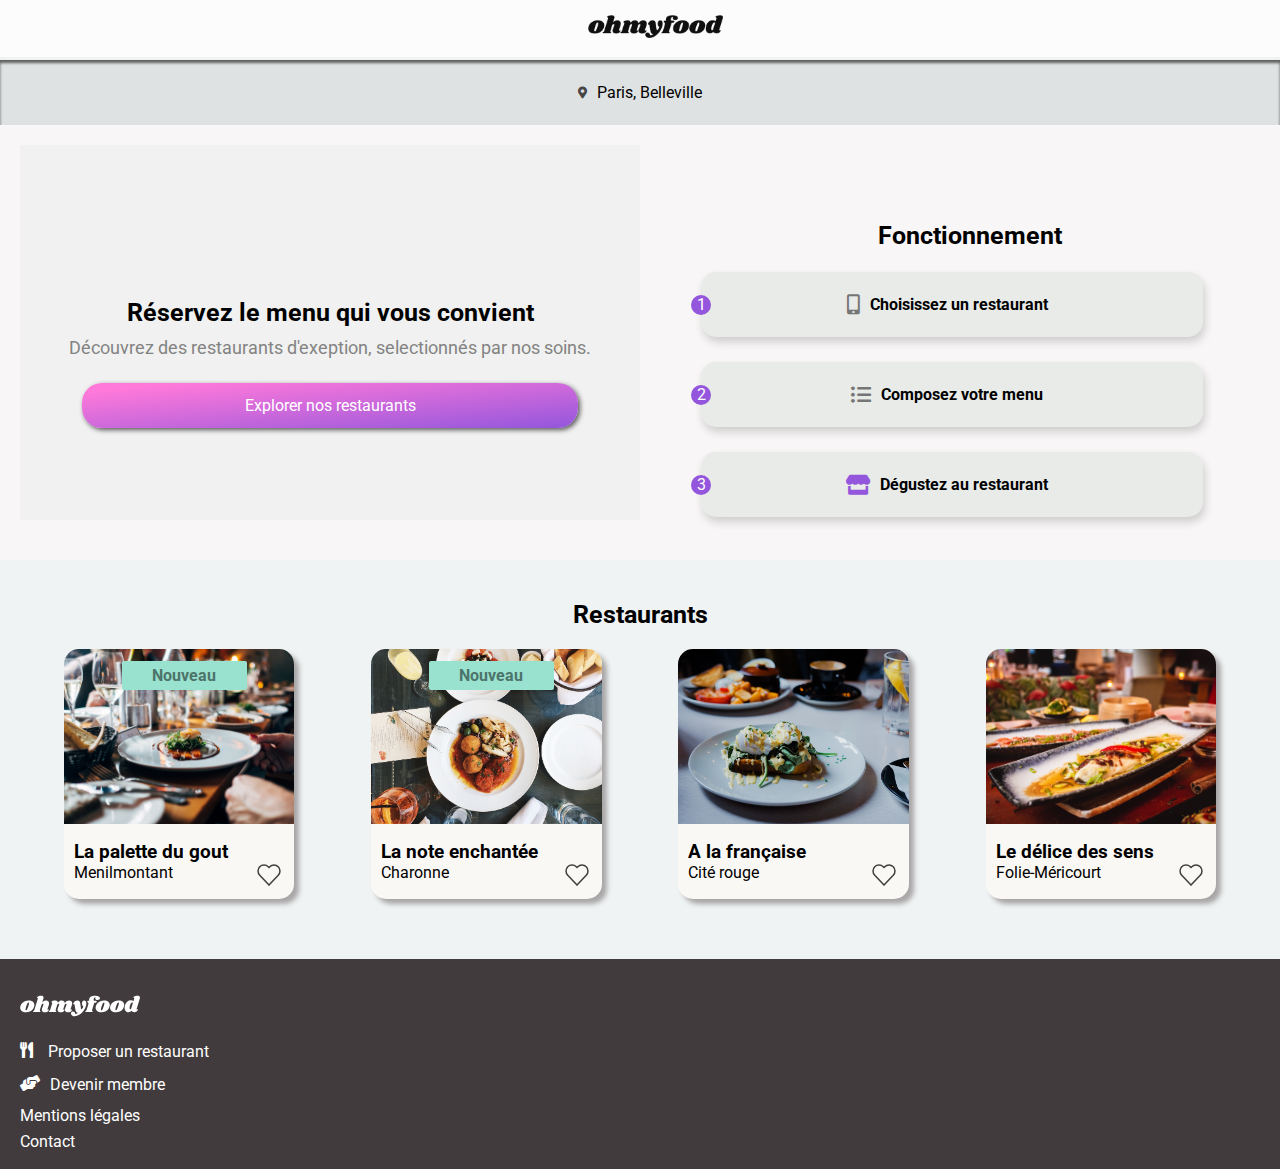
==== commit fa6f78e4: "transforming the reservation s button to a div" ====
--- a/index.html
+++ b/index.html
@@ -43,169 +43,157 @@
                 <h1>Réservez le menu qui vous convient</h1>
                 <p>Découvrez des restaurants d'exeption, selectionnés par nos soins.
                 </p>
-                <button type="btn" class="button"> 
+                <div type="btn" class="button"> 
                     <a href="menu1.html">Explorer nos restaurants</a>
-                </button>
+                </div>
             </section>
 
 
-                    <div class="fonctionnement" >
-                        <h1>Fonctionnement</h1>
-                            <div class="selection">
-                                <div class="number">
-                                    <p>1</p>
-                                </div>
-                                
-                                <div class="fonctionnement-button">
-                                    <div class="fonctionnement-icon">
-                                        <i class="fas fa-mobile-alt"></i>
-                                    </div> 
-                                        <p>Choisissez un restaurant</p>                             
-                                </div>
-                                
-                            </div>
-
-                            <div class="selection">
-                                <div class="number">
-                                    <p>2</p>
-                                </div>
-                                <div class="fonctionnement-button">
-                                    <div class="fonctionnement-icon">
-                                        <i class="fas fa-list-ul"></i>
-                                    </div> 
-                                        <p>Composez votre menu</p>                             
-                                </div>
-
-                            </div>
-                            <div class="selection">
-                                <div class="number">
-                                    <p>3</p>
-                                </div>
-                                <div class="fonctionnement-button">
-                                    <div class="fonctionnement-icon">
-                                        <i class="fas fa-store violet"></i>
-                                    </div> 
-                                        <p>Dégustez au restaurant</p>                             
-                                </div>
-                            </div>
+            <section class="fonctionnement">
+                <h2>Fonctionnement</h2>
+
+                    <div class="selection">
+                        <div class="number">
+                            <p>1</p>
+                        </div>
+                        <div class="fonctionnement-button">
+                            <div class="fonctionnement-icon">
+                                <i class="fas fa-mobile-alt"></i>
+                            </div> 
+                                <p>Choisissez un restaurant</p>                             
+                        </div>     
                     </div>
 
-
-
+                    <div class="selection">
+                        <div class="number">
+                            <p>2</p>
+                        </div>
+                        <div class="fonctionnement-button">
+                            <div class="fonctionnement-icon">
+                                <i class="fas fa-list-ul"></i>
+                            </div> 
+                                <p>Composez votre menu</p>                             
+                        </div>
+
+                    </div>
+                    <div class="selection">
+                        <div class="number">
+                            <p>3</p>
+                        </div>
+                        <div class="fonctionnement-button">
+                            <div class="fonctionnement-icon">
+                                <i class="fas fa-store violet"></i>
+                            </div> 
+                                <p>Dégustez au restaurant</p>                             
+                        </div>
+                    </div>
+
+            </section>
 
         </div>
         
 
         <div class="all-restaurants" >
-            <h1>Restaurants</h1>
-
-            <div class="all-restaurantsB">
-
-                    <div class="restaurant-card one" >
+            <h2>Restaurants</h2>
+
+            <section class="all-restaurantsB">
+
+                    <article class="restaurant-card one" >
                         <a href="menu1.html">
                             <img src="img/jay-wennington-N_Y88TWmGwA-unsplash.jpg" alt="photo resto1">
-                            
-                            <div class="nouveau">Nouveau
-                            </div>
-                            <div class="restaurant-infos" >
-                                <div>
-                                    <h3>La palette du gout</h3>
-                                    <p>Menilmontant
-                                    </p>  
-                                </div>
-                                <div class="icon heart1" >
-
-                            
-                                    <svg xmlns="http://www.w3.org/2000/svg" height="24" width="24" version="1.1"  >
-                                        <g transform="translate(0 -1028.4)">
-                                        <path d="m7 1031.4c-1.5355 0-3.0784 0.5-4.25 1.7-2.3431 2.4-2.2788 6.1 0 8.5l9.25 9.8 9.25-9.8c2.279-2.4 2.343-6.1 0-8.5-2.343-2.3-6.157-2.3-8.5 0l-0.75 0.8-0.75-0.8c-1.172-1.2-2.7145-1.7-4.25-1.7z" fill="#e74c3c"/>
-                                        </g>
-                                    </svg>
-                            </div>
-                            </div>
-                        </a>
-                    </div>
-
-                    <div class="restaurant-card two" >
+                                <div class="nouveau">Nouveau
+                                </div>
+                                    <div class="restaurant-infos" >
+                                        <div>
+                                            <h3>La palette du gout</h3>
+                                            <p>Menilmontant
+                                            </p>  
+                                        </div>
+
+                                        <div class="icon heart1" >
+                                            <svg xmlns="http://www.w3.org/2000/svg" height="24" width="24" version="1.1"  >
+                                                <g transform="translate(0 -1028.4)">
+                                                <path d="m7 1031.4c-1.5355 0-3.0784 0.5-4.25 1.7-2.3431 2.4-2.2788 6.1 0 8.5l9.25 9.8 9.25-9.8c2.279-2.4 2.343-6.1 0-8.5-2.343-2.3-6.157-2.3-8.5 0l-0.75 0.8-0.75-0.8c-1.172-1.2-2.7145-1.7-4.25-1.7z" fill="#e74c3c"/>
+                                                </g>
+                                            </svg>
+                                        </div>
+                                    </div>
+                        </a>
+                    </article>
+
+                    <article class="restaurant-card two" >
                         <a href="menu2.html">
                             <!--<img src="img/stil-u2Lp8tXIcjw-unsplash.jpg" alt="">
                             -->
                             <div class="pic">
-                                
                             </div>
                                 <div class="nouveau"> Nouveau
                                 </div>
-                            <div class="restaurant-infos" >
-                                <div>
-                                    <h3>La note enchantée</h3>
-                                    <p>Charonne</p>
-                                </div>
-                                <div class="icon heart2" >
-
-                            
-                                    <svg  xmlns="http://www.w3.org/2000/svg" height="24" width="24" version="1.1" >
-                                        <g transform="translate(0 -1028.4)">
-                                        <path d="m7 1031.4c-1.5355 0-3.0784 0.5-4.25 1.7-2.3431 2.4-2.2788 6.1 0 8.5l9.25 9.8 9.25-9.8c2.279-2.4 2.343-6.1 0-8.5-2.343-2.3-6.157-2.3-8.5 0l-0.75 0.8-0.75-0.8c-1.172-1.2-2.7145-1.7-4.25-1.7z" fill="#e74c3c"/>
-                                        </g>
-                                    </svg>
-                            </div>
-                            </div>
-                        </a>
-                    </div>
-
-                    <div class="restaurant-card three" >
+                                    <div class="restaurant-infos" >
+                                        <div>
+                                            <h3>La note enchantée</h3>
+                                            <p>Charonne</p>
+                                        </div>
+
+                                        <div class="icon heart2" >
+                                            <svg  xmlns="http://www.w3.org/2000/svg" height="24" width="24" version="1.1" >
+                                                <g transform="translate(0 -1028.4)">
+                                                <path d="m7 1031.4c-1.5355 0-3.0784 0.5-4.25 1.7-2.3431 2.4-2.2788 6.1 0 8.5l9.25 9.8 9.25-9.8c2.279-2.4 2.343-6.1 0-8.5-2.343-2.3-6.157-2.3-8.5 0l-0.75 0.8-0.75-0.8c-1.172-1.2-2.7145-1.7-4.25-1.7z" fill="#e74c3c"/>
+                                                </g>
+                                            </svg>
+                                        </div>
+                                    </div>
+                        </a>
+                    </article>
+
+                    <article class="restaurant-card three" >
                         <a href="menu3.html">
                             <!--<img src="img/toa-heftiba-DQKerTsQwi0-unsplash.jpg" alt="">
                             -->
                             <div class="pic ">
-                                
                             </div>
-                            <div class="restaurant-infos" >
-                                <div>
-                                    <h3>A la française</h3>
-                                    <p>Cité rouge</p> 
-                                </div>
-                                <div class="icon heart3" >
-
-                            
-                                    <svg xmlns="http://www.w3.org/2000/svg" height="24" width="24" version="1.1" >
-                                        <g transform="translate(0 -1028.4)">
-                                        <path d="m7 1031.4c-1.5355 0-3.0784 0.5-4.25 1.7-2.3431 2.4-2.2788 6.1 0 8.5l9.25 9.8 9.25-9.8c2.279-2.4 2.343-6.1 0-8.5-2.343-2.3-6.157-2.3-8.5 0l-0.75 0.8-0.75-0.8c-1.172-1.2-2.7145-1.7-4.25-1.7z" fill="#e74c3c"/>
-                                        </g>
-                                    </svg>
-                            </div>
-                            </div>
-                        </a>
-                    </div>
-
-                    <div class="restaurant-card four" >
+                                <div class="restaurant-infos" >
+                                    <div>
+                                        <h3>A la française</h3>
+                                        <p>Cité rouge</p> 
+                                    </div>
+
+                                    <div class="icon heart3" >
+                                        <svg xmlns="http://www.w3.org/2000/svg" height="24" width="24" version="1.1" >
+                                            <g transform="translate(0 -1028.4)">
+                                            <path d="m7 1031.4c-1.5355 0-3.0784 0.5-4.25 1.7-2.3431 2.4-2.2788 6.1 0 8.5l9.25 9.8 9.25-9.8c2.279-2.4 2.343-6.1 0-8.5-2.343-2.3-6.157-2.3-8.5 0l-0.75 0.8-0.75-0.8c-1.172-1.2-2.7145-1.7-4.25-1.7z" fill="#e74c3c"/>
+                                            </g>
+                                        </svg>
+                                    </div>
+                                </div>
+                        </a>
+                    </article>
+
+                    <article class="restaurant-card four" >
                         <a href="menu4.html">
                             <!--<img src="img/louis-hansel-shotsoflouis-qNBGVyOCY8Q-unsplash.jpg" alt="">
                             -->
                             <div class="pic ">
-                                
                             </div>
-                            <div class="restaurant-infos" >
-                                <div>
-                                    <h3>Le délice des sens</h3>
-                                    <p>Folie-Méricourt</p>
-                                </div>
-                                <div class="icon heart4" >
-
-                            
-                                    <svg xmlns="http://www.w3.org/2000/svg" height="24" width="24" version="1.1" >
-                                        <g transform="translate(0 -1028.4)">
-                                        <path d="m7 1031.4c-1.5355 0-3.0784 0.5-4.25 1.7-2.3431 2.4-2.2788 6.1 0 8.5l9.25 9.8 9.25-9.8c2.279-2.4 2.343-6.1 0-8.5-2.343-2.3-6.157-2.3-8.5 0l-0.75 0.8-0.75-0.8c-1.172-1.2-2.7145-1.7-4.25-1.7z" fill="#e74c3c"/>
-                                        </g>
-                                    </svg>
-                            </div>
-                            </div>
-                        </a>
-                    </div>
-
-            </div>
+                                <div class="restaurant-infos" >
+                                    <div>
+                                        <h3>Le délice des sens</h3>
+                                        <p>Folie-Méricourt</p>
+                                    </div>
+
+                                    <div class="icon heart4" >
+                                        <svg xmlns="http://www.w3.org/2000/svg" height="24" width="24" version="1.1" >
+                                            <g transform="translate(0 -1028.4)">
+                                            <path d="m7 1031.4c-1.5355 0-3.0784 0.5-4.25 1.7-2.3431 2.4-2.2788 6.1 0 8.5l9.25 9.8 9.25-9.8c2.279-2.4 2.343-6.1 0-8.5-2.343-2.3-6.157-2.3-8.5 0l-0.75 0.8-0.75-0.8c-1.172-1.2-2.7145-1.7-4.25-1.7z" fill="#e74c3c"/>
+                                            </g>
+                                        </svg>
+                                    </div>
+                                </div>
+                        </a>
+                    </article>
+
+            </section>
             
-
         </div>
 
 
@@ -230,7 +218,7 @@
                     <i class="fas fa-hands-helping"></i> <p>Devenir membre</p>
                 </div>
                 <p>Mentions légales</p>
-                <a href="mailto:monemail@gmail.com">Contact</a> 
+                <a href="mailto:ohmyfood@gmail.com">Contact</a> 
             </div>
         </footer>
 
--- a/css/accueil.css
+++ b/css/accueil.css
@@ -239,7 +239,7 @@
 
 .reservation h1 {
   width: 75%;
-  margin: 5px auto;
+  margin: 0 auto;
   font-size: 25px;
   font-family: 'Roboto', sans-serif;
 }
@@ -278,9 +278,9 @@
 }
 
 .reservation .button:hover {
-  background: linear-gradient(175deg, #fc84da 10%, #af6dff 100%);
-  -webkit-box-shadow: 5px 8px 10px #413b3e;
-          box-shadow: 5px 8px 10px #413b3e;
+  background: linear-gradient(175deg, #fc8cdc 10%, #af6dff 100%);
+  -webkit-box-shadow: 5px 8px 8px #6e6b6d;
+          box-shadow: 5px 8px 8px #6e6b6d;
 }
 
 .fonctionnement {
@@ -291,7 +291,7 @@
   margin: 0 auto;
 }
 
-.fonctionnement h1 {
+.fonctionnement h2 {
   font-size: 25px;
   margin-left: 30px;
   padding-bottom: 10px;
@@ -355,6 +355,12 @@
   font-weight: bold;
 }
 
+.fonctionnement-button:hover {
+  background-color: #f1f5f1;
+  -webkit-box-shadow: 5px 8px 8px #8d8a8c;
+          box-shadow: 5px 8px 8px #8d8a8c;
+}
+
 .fonctionnement-icon {
   /*background-color: rgb(224, 35, 60);*/
   color: #777677;
@@ -374,7 +380,7 @@
   padding-bottom: 45px;
 }
 
-.all-restaurants h1 {
+.all-restaurants h2 {
   margin-left: 20px;
   font-size: 25px;
   margin-bottom: 18px;
@@ -511,7 +517,7 @@
     stroke-width: 2;
   }
   100% {
-    fill: red;
+    fill: #FF79DA;
     stroke-width: 1;
   }
 }
@@ -522,7 +528,7 @@
     stroke-width: 2;
   }
   100% {
-    fill: red;
+    fill: #FF79DA;
     stroke-width: 1;
   }
 }
@@ -632,7 +638,7 @@
     width: 50%;
     padding-top: 75px;
   }
-  .fonctionnement h1 {
+  .fonctionnement h2 {
     font-size: 25px;
     margin-left: 0px;
   }
@@ -676,7 +682,7 @@
         -ms-flex-direction: column;
             flex-direction: column;
   }
-  .all-restaurants h1 {
+  .all-restaurants h2 {
     margin: 0 auto;
     padding-bottom: 20px;
   }
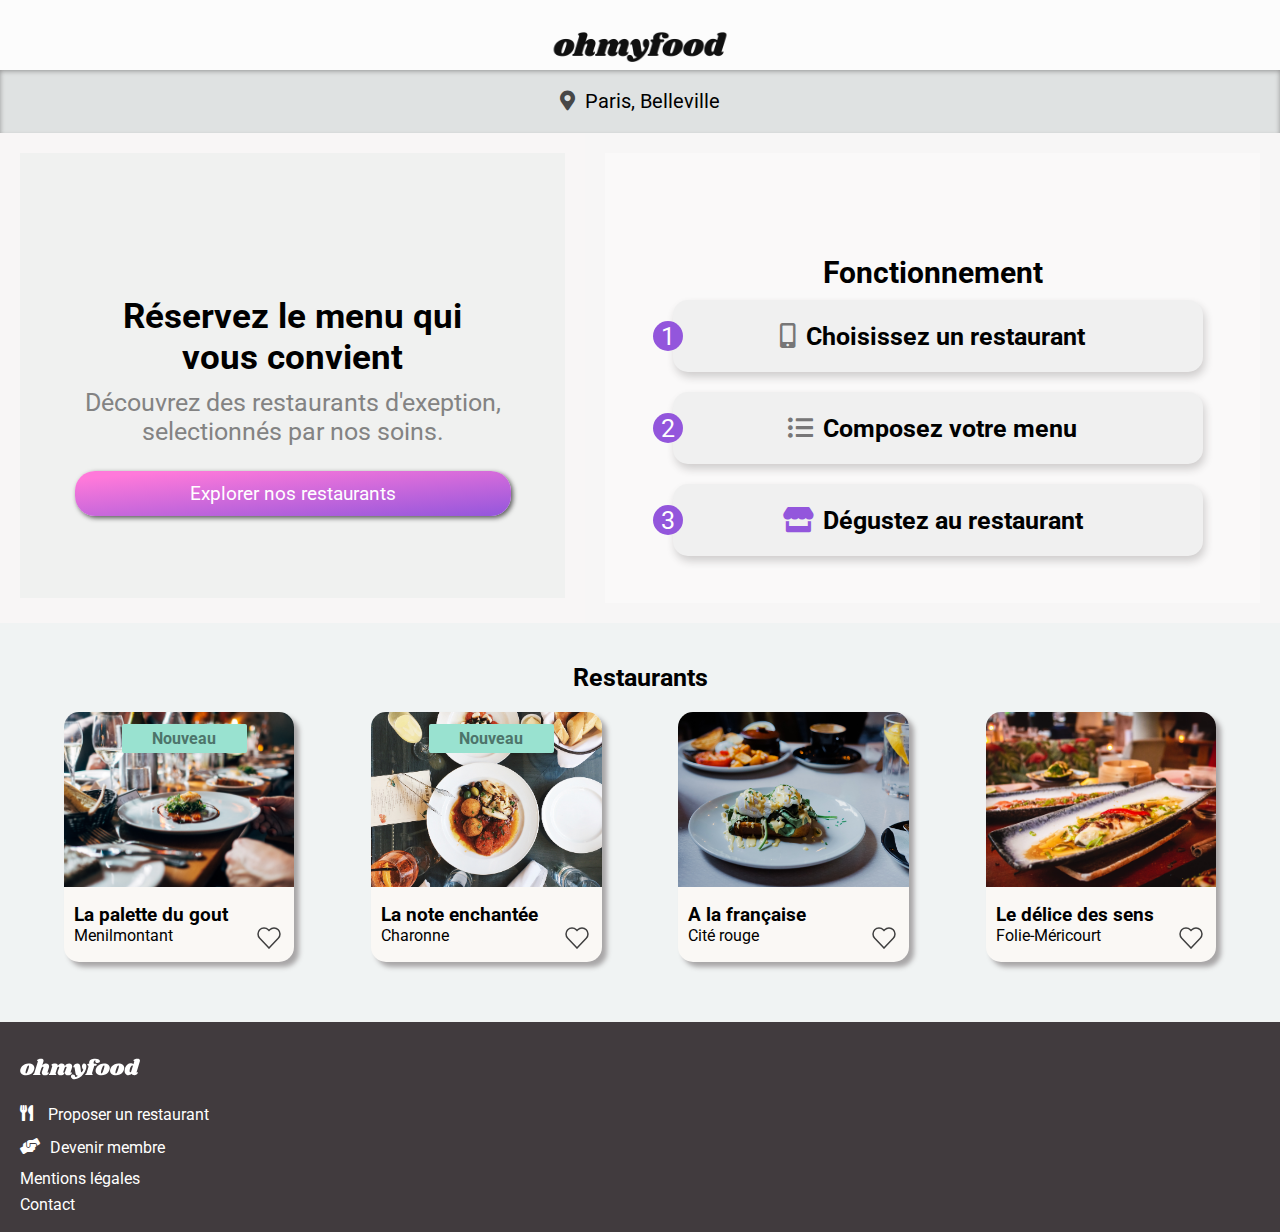
==== commit 9e5ea2b3: "remove btn type on button" ====
--- a/index.html
+++ b/index.html
@@ -43,7 +43,7 @@
                 <h1>Réservez le menu qui vous convient</h1>
                 <p>Découvrez des restaurants d'exeption, selectionnés par nos soins.
                 </p>
-                <div type="btn" class="button"> 
+                <div class="button"> 
                     <a href="menu1.html">Explorer nos restaurants</a>
                 </div>
             </section>
--- a/css/accueil.css
+++ b/css/accueil.css
@@ -1,3 +1,133 @@
+header {
+  background-color: #fcfcfc;
+  width: 100%;
+  height: auto;
+  padding: 35px;
+  text-align: center;
+  position: fixed;
+  top: 0px;
+  left: 0px;
+  z-index: 105;
+  display: -webkit-box;
+  display: -ms-flexbox;
+  display: flex;
+  -webkit-box-pack: center;
+      -ms-flex-pack: center;
+          justify-content: center;
+  -webkit-box-align: center;
+      -ms-flex-align: center;
+          align-items: center;
+}
+
+header .logo {
+  margin: 35px auto 7px;
+  width: 173px;
+  position: absolute;
+  left: 50vw;
+  -webkit-transform: translateX(-50%);
+          transform: translateX(-50%);
+}
+
+header .logo img {
+  width: 100%;
+  height: 100%;
+  font-family: 'Shrikhand', cursive;
+}
+
+.icon {
+  width: 50px;
+  height: 50px;
+  margin-top: 25px;
+}
+
+.icon path {
+  fill: transparent;
+  stroke-width: 1.5;
+  stroke: #3f3f3f;
+  cursor: pointer;
+}
+
+.icon:hover path {
+  -webkit-animation: animate-heart 0.5s linear forwards;
+          animation: animate-heart 0.5s linear forwards;
+}
+
+@-webkit-keyframes animate-heart {
+  0% {
+    fill: transparent;
+    stroke-width: 2;
+  }
+  100% {
+    fill: #FF79DA;
+    stroke-width: 1;
+  }
+}
+
+@keyframes animate-heart {
+  0% {
+    fill: transparent;
+    stroke-width: 2;
+  }
+  100% {
+    fill: #FF79DA;
+    stroke-width: 1;
+  }
+}
+
+footer {
+  background-color: #413b3e;
+  width: 100%;
+  height: 150px;
+  color: white;
+  padding: 30px 20px;
+}
+
+footer p {
+  margin-bottom: 7px;
+}
+
+.foot path {
+  fill: white;
+  font-family: 'Shrikhand', cursive;
+}
+
+.proposer {
+  display: -webkit-box;
+  display: -ms-flexbox;
+  display: flex;
+  -webkit-box-orient: horizontal;
+  -webkit-box-direction: normal;
+      -ms-flex-direction: row;
+          flex-direction: row;
+  margin-top: 15px;
+  margin-bottom: 7px;
+}
+
+.proposer p {
+  margin-left: 15px;
+}
+
+.devenir {
+  display: -webkit-box;
+  display: -ms-flexbox;
+  display: flex;
+  -webkit-box-orient: horizontal;
+  -webkit-box-direction: normal;
+      -ms-flex-direction: row;
+          flex-direction: row;
+  margin-bottom: 7px;
+}
+
+.devenir p {
+  margin-left: 10px;
+  margin-bottom: 5px;
+}
+
+footer a {
+  text-decoration: none;
+  color: white;
+}
+
 * {
   margin: 0px;
   padding: 0px;
@@ -48,8 +178,8 @@
   display: -ms-flexbox;
   display: flex;
   z-index: -1000;
-  -webkit-animation: disapear 4.7s ease-in;
-          animation: disapear 4.7s ease-in;
+  -webkit-animation: disapear 3s ease-in;
+          animation: disapear 3s ease-in;
 }
 
 @-webkit-keyframes disapear {
@@ -167,16 +297,11 @@
   }
 }
 
-header {
-  background-color: #fcfcfc;
-  width: 100%;
-  height: auto;
-  padding: 15px;
-  text-align: center;
-  position: fixed;
-  top: 0px;
-  left: 0px;
-  z-index: 2;
+.localisation {
+  background-color: #dfe2e2;
+  -webkit-box-shadow: inset 0px 3px 5px #929292;
+          box-shadow: inset 0px 3px 5px #929292;
+  height: 38px;
   display: -webkit-box;
   display: -ms-flexbox;
   display: flex;
@@ -186,35 +311,13 @@
   -webkit-box-align: center;
       -ms-flex-align: center;
           align-items: center;
-}
-
-header .logo img {
-  width: 135px;
-  margin: 0 auto;
-  font-family: 'Shrikhand', cursive;
-}
-
-.localisation {
-  background-color: #dfe2e2;
-  -webkit-box-shadow: inset 0px 3px 3px #5f5e5f;
-          box-shadow: inset 0px 3px 3px #5f5e5f;
-  height: 38px;
-  display: -webkit-box;
-  display: -ms-flexbox;
-  display: flex;
-  -webkit-box-pack: center;
-      -ms-flex-pack: center;
-          justify-content: center;
-  -webkit-box-align: center;
-      -ms-flex-align: center;
-          align-items: center;
-  margin-top: 25px;
+  margin-top: 33px;
   padding: 5px;
 }
 
 .localisation i {
   padding-right: 10px;
-  font-size: 12px;
+  font-size: 14px;
   color: #474747;
 }
 
@@ -233,7 +336,7 @@
   -webkit-box-direction: normal;
       -ms-flex-direction: column;
           flex-direction: column;
-  height: 295px;
+  height: 270px;
   padding-bottom: 10px;
 }
 
@@ -284,10 +387,10 @@
 }
 
 .fonctionnement {
-  background-color: #f8f6f6;
+  background-color: #faf9f9;
   padding: 40px 0px 10px;
   width: 100%;
-  height: 350px;
+  height: 365px;
   margin: 0 auto;
 }
 
@@ -298,8 +401,7 @@
 }
 
 .fonctionnement .selection {
-  margin: 0 auto;
-  height: 90px;
+  height: 72px;
   width: 90%;
   display: -webkit-box;
   display: -ms-flexbox;
@@ -307,6 +409,7 @@
   -webkit-box-align: center;
       -ms-flex-align: center;
           align-items: center;
+  margin: 20px auto;
 }
 
 .fonctionnement .selection .number {
@@ -331,12 +434,12 @@
 }
 
 .fonctionnement-button {
-  background-color: #e8ebe8;
-  width: 100%;
-  display: -webkit-box;
-  display: -ms-flexbox;
-  display: flex;
-  height: 65px;
+  background-color: #f0f0f0;
+  width: 100%;
+  display: -webkit-box;
+  display: -ms-flexbox;
+  display: flex;
+  height: 100%;
   -webkit-box-pack: center;
       -ms-flex-pack: center;
           justify-content: center;
@@ -356,7 +459,7 @@
 }
 
 .fonctionnement-button:hover {
-  background-color: #f1f5f1;
+  background-color: #f7f5f5;
   -webkit-box-shadow: 5px 8px 8px #8d8a8c;
           box-shadow: 5px 8px 8px #8d8a8c;
 }
@@ -494,105 +597,15 @@
   padding-left: 10px;
 }
 
-.icon {
-  width: 50px;
-  height: 50px;
-  margin-top: 25px;
-}
-
-.icon path {
-  fill: transparent;
-  stroke-width: 1.5;
-  stroke: #3f3f3f;
-}
-
-.icon:hover path {
-  -webkit-animation: animate-heartt 0.5s linear forwards;
-          animation: animate-heartt 0.5s linear forwards;
-}
-
-@-webkit-keyframes animate-heartt {
-  0% {
-    fill: transparent;
-    stroke-width: 2;
-  }
-  100% {
-    fill: #FF79DA;
-    stroke-width: 1;
-  }
-}
-
-@keyframes animate-heartt {
-  0% {
-    fill: transparent;
-    stroke-width: 2;
-  }
-  100% {
-    fill: #FF79DA;
-    stroke-width: 1;
-  }
-}
-
-footer {
-  background-color: #413b3e;
-  width: 100%;
-  height: 150px;
-  color: white;
-  padding: 30px 20px;
-}
-
-footer p {
-  margin-bottom: 7px;
-}
-
-.foot path {
-  fill: white;
-  font-family: 'Shrikhand', cursive;
-}
-
-.proposer {
-  display: -webkit-box;
-  display: -ms-flexbox;
-  display: flex;
-  -webkit-box-orient: horizontal;
-  -webkit-box-direction: normal;
-      -ms-flex-direction: row;
-          flex-direction: row;
-  margin-top: 15px;
-  margin-bottom: 7px;
-}
-
-.proposer p {
-  margin-left: 15px;
-}
-
-.devenir {
-  display: -webkit-box;
-  display: -ms-flexbox;
-  display: flex;
-  -webkit-box-orient: horizontal;
-  -webkit-box-direction: normal;
-      -ms-flex-direction: row;
-          flex-direction: row;
-  margin-bottom: 7px;
-}
-
-.devenir p {
-  margin-left: 10px;
-  margin-bottom: 5px;
-}
-
-footer a {
-  text-decoration: none;
-  color: white;
-}
-
-/*-----------------------------*/
-/*-----------------------------*/
-/*responsive part*/
-@media screen and (min-width: 768px) {
+@media screen and (min-width: 813px) {
   .localisation {
     height: 55px;
+  }
+  .localisation p {
+    font-size: 20px;
+  }
+  .localisation i {
+    font-size: 20px;
   }
   .responsive {
     display: -webkit-box;
@@ -617,9 +630,19 @@
     padding-top: 70px;
     width: 50%;
     border: 20px solid #F8F6F6;
+    height: 365px;
+  }
+  .reservation h1 {
+    font-size: 25px;
+  }
+  .reservation p {
+    font-size: 18px;
   }
   .reservation .button {
     width: 80%;
+  }
+  .reservation .button a {
+    font-size: 19px;
   }
   .fonctionnement {
     display: -webkit-box;
@@ -636,11 +659,27 @@
         -ms-flex-align: center;
             align-items: center;
     width: 50%;
+    height: 365px;
     padding-top: 75px;
+    border: 20px solid #f7f6f6;
   }
   .fonctionnement h2 {
     font-size: 25px;
+    padding-bottom: 0px;
     margin-left: 0px;
+  }
+  .fonctionnement .selection {
+    margin: 10px auto;
+    display: -webkit-box;
+    display: -ms-flexbox;
+    display: flex;
+    -webkit-box-pack: center;
+        -ms-flex-pack: center;
+            justify-content: center;
+  }
+  .fonctionnement .selection .number {
+    width: 25px;
+    height: 25px;
   }
   .fonctionnement-button {
     width: 90%;
@@ -720,4 +759,62 @@
             align-items: center;
   }
 }
+
+@media screen and (min-width: 1100px) {
+  .reservation h1 {
+    font-size: 35px;
+  }
+  .reservation p {
+    font-size: 25px;
+  }
+  .fonctionnement {
+    display: -webkit-box;
+    display: -ms-flexbox;
+    display: flex;
+    -webkit-box-orient: vertical;
+    -webkit-box-direction: normal;
+        -ms-flex-direction: column;
+            flex-direction: column;
+    -webkit-box-pack: center;
+        -ms-flex-pack: center;
+            justify-content: center;
+    -webkit-box-align: center;
+        -ms-flex-align: center;
+            align-items: center;
+    width: 60%;
+    height: 365px;
+    padding-top: 75px;
+    border: 20px solid #f7f6f6;
+  }
+  .fonctionnement h2 {
+    font-size: 30px;
+    margin-left: 0px;
+  }
+  .fonctionnement p {
+    font-size: 25px;
+  }
+  .fonctionnement i {
+    font-size: 25px;
+  }
+  .fonctionnement .selection {
+    margin: 10px auto;
+    display: -webkit-box;
+    display: -ms-flexbox;
+    display: flex;
+    -webkit-box-pack: center;
+        -ms-flex-pack: center;
+            justify-content: center;
+  }
+  .fonctionnement .selection .number {
+    width: 30px;
+    height: 30px;
+  }
+  .fonctionnement .number p {
+    font-size: 25px;
+  }
+  .fonctionnement-button {
+    -webkit-transform: translateX(-10px);
+            transform: translateX(-10px);
+  }
+}
 /*# sourceMappingURL=accueil.css.map */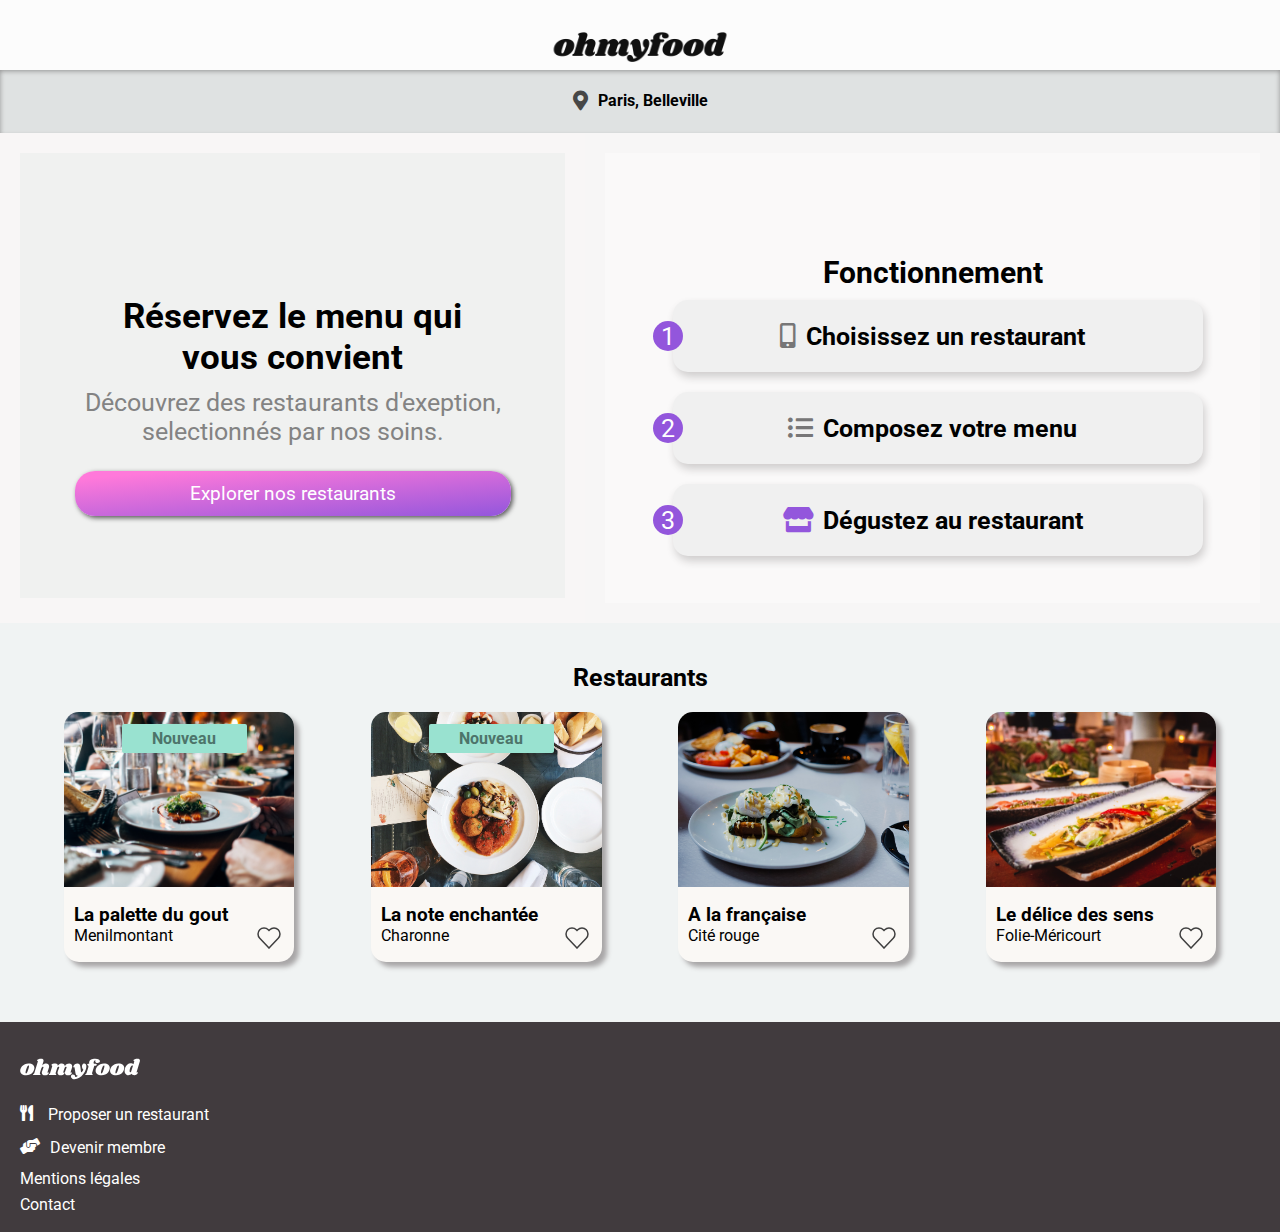
==== commit be24f131: "replace p of localisation by h4" ====
--- a/index.html
+++ b/index.html
@@ -31,8 +31,9 @@
 
 
         <section class="localisation" >
+
             <i class="fas fa-map-marker-alt"></i> 
-            <p>Paris, Belleville</p>          
+            <h4>Paris, Belleville</h4>          
         </section>
 
 
